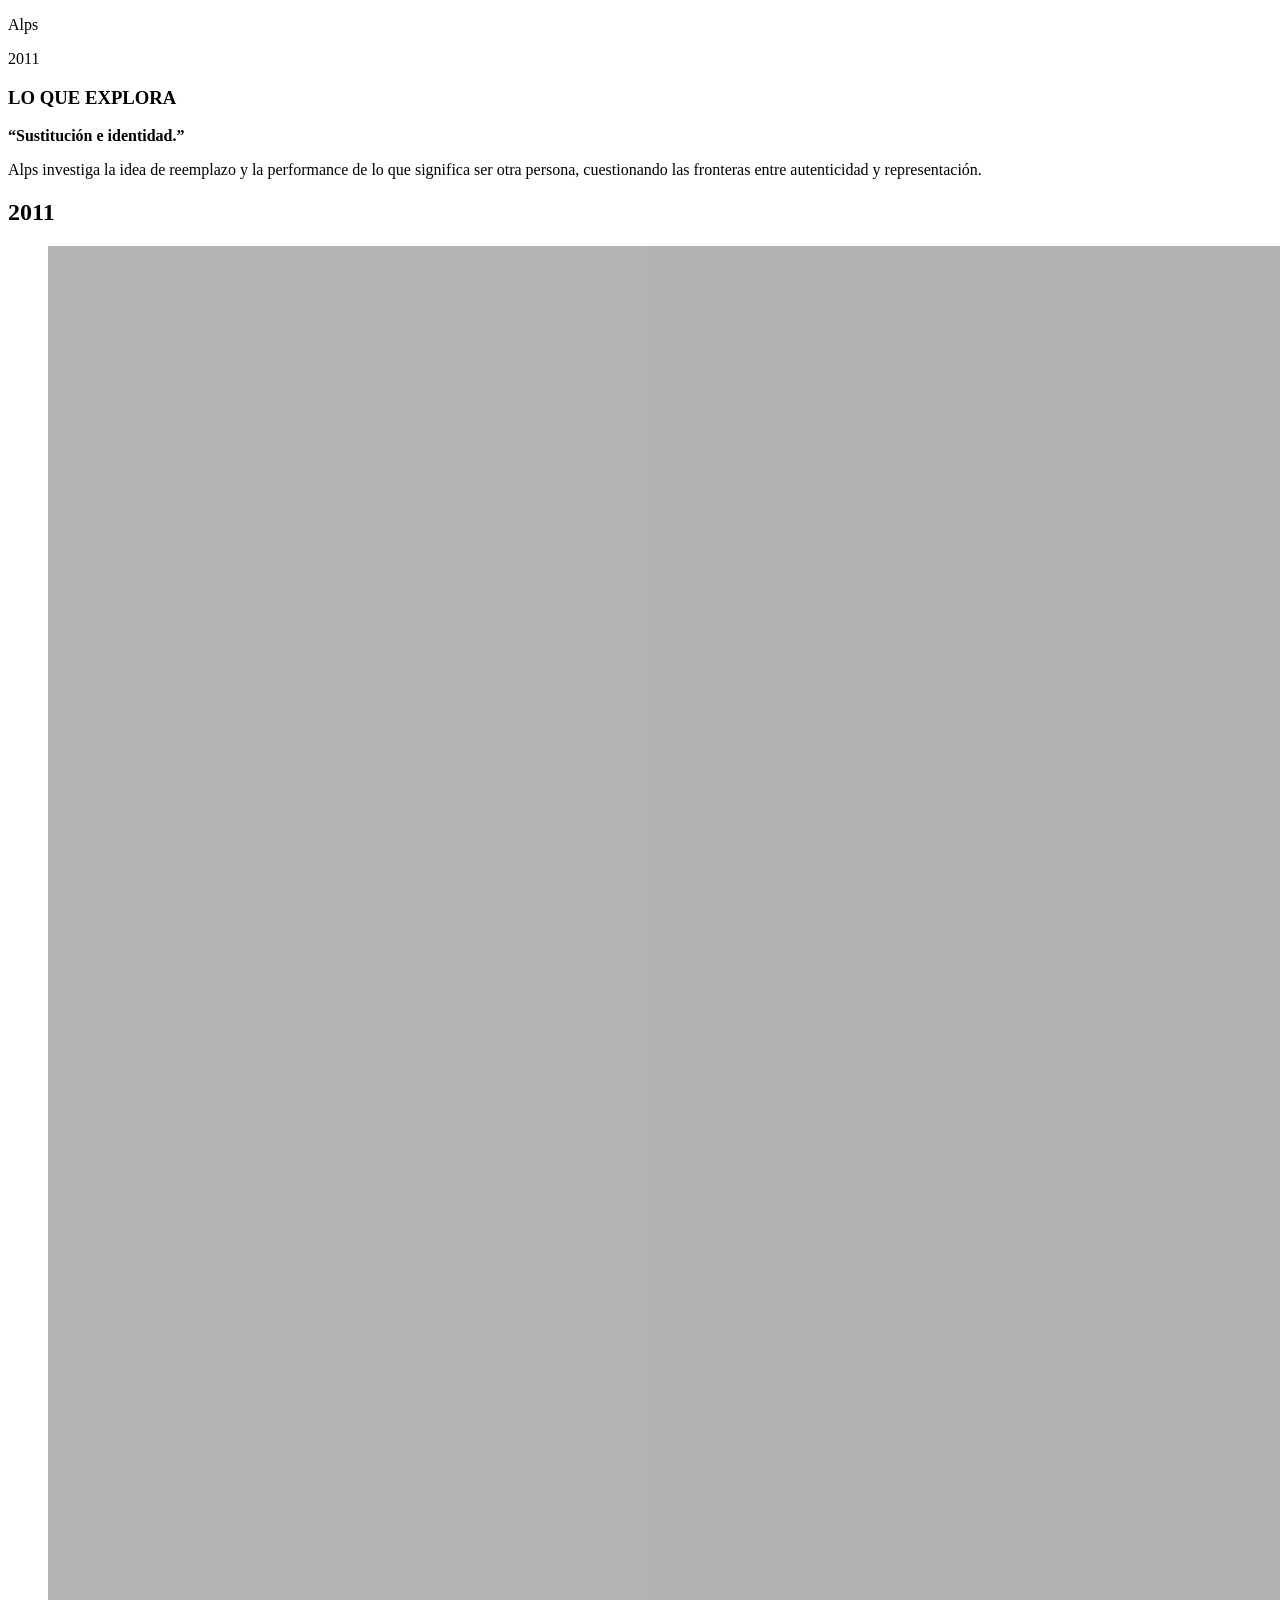
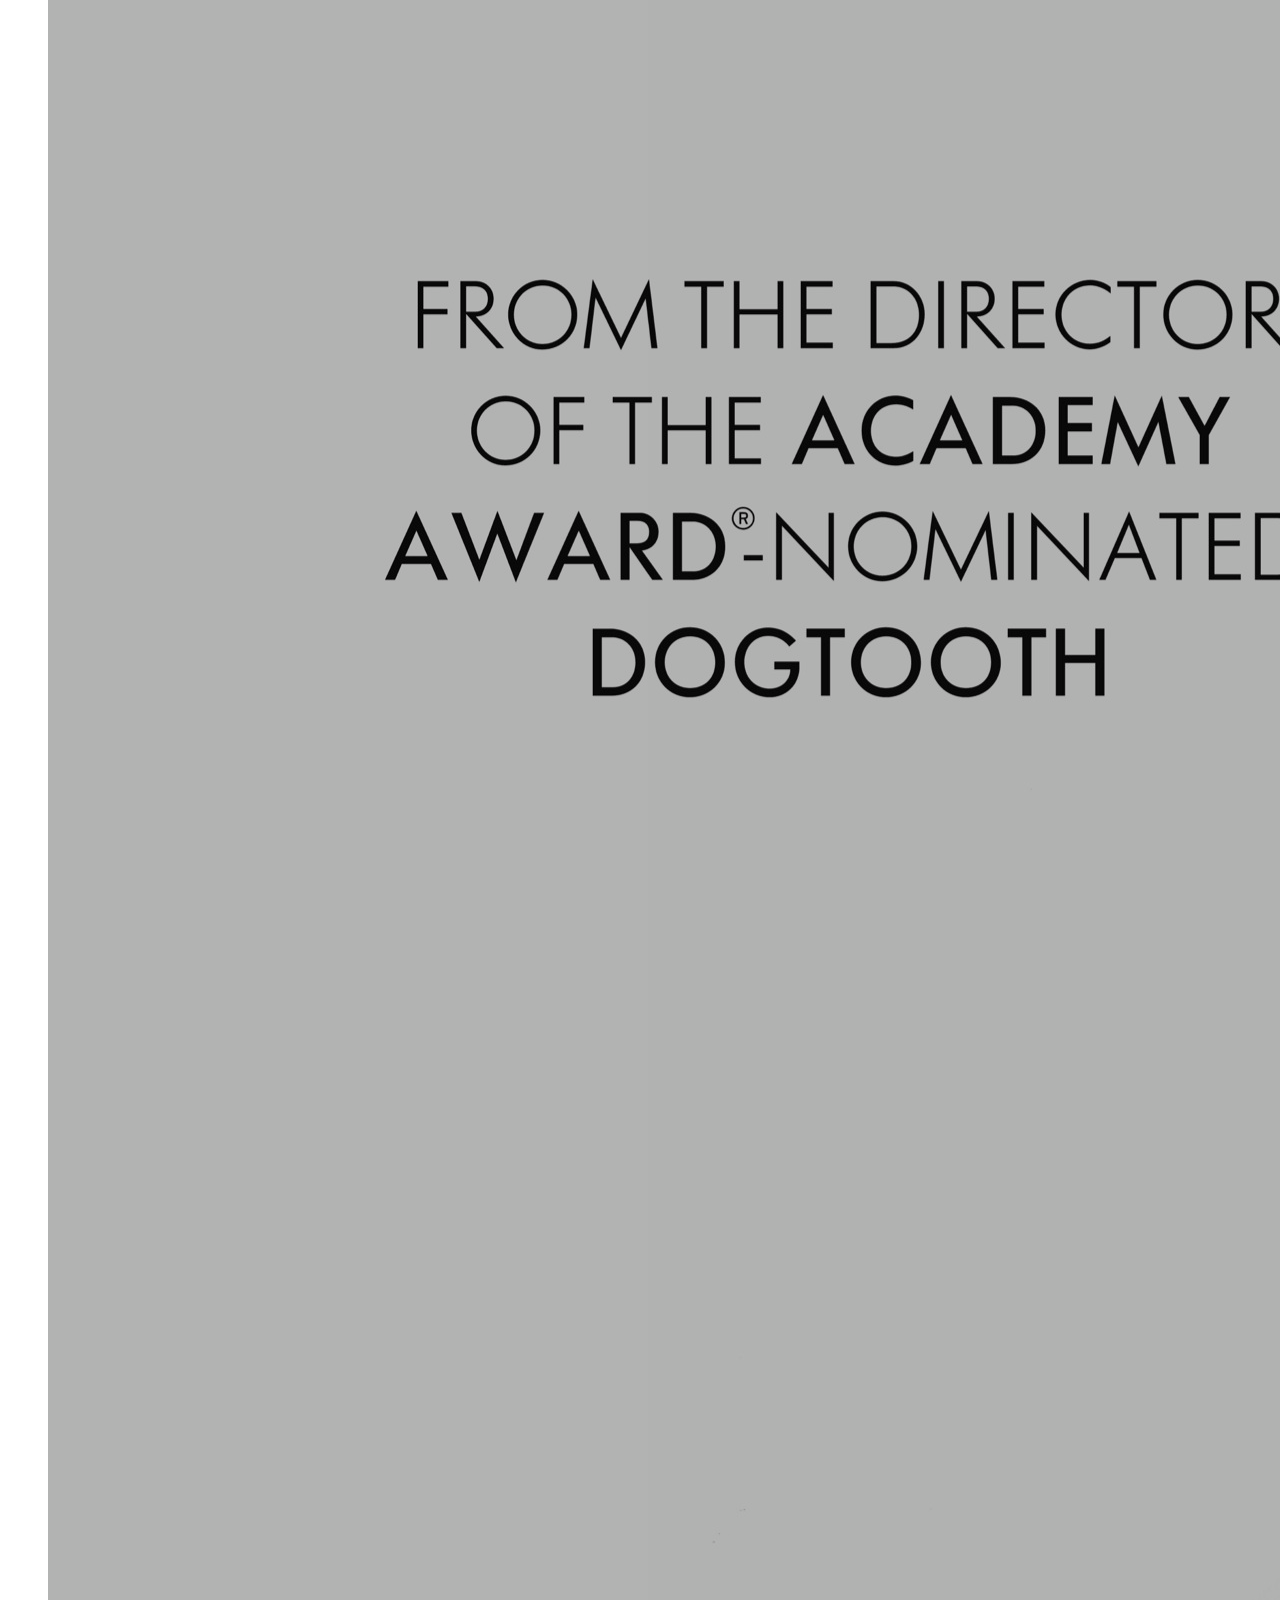
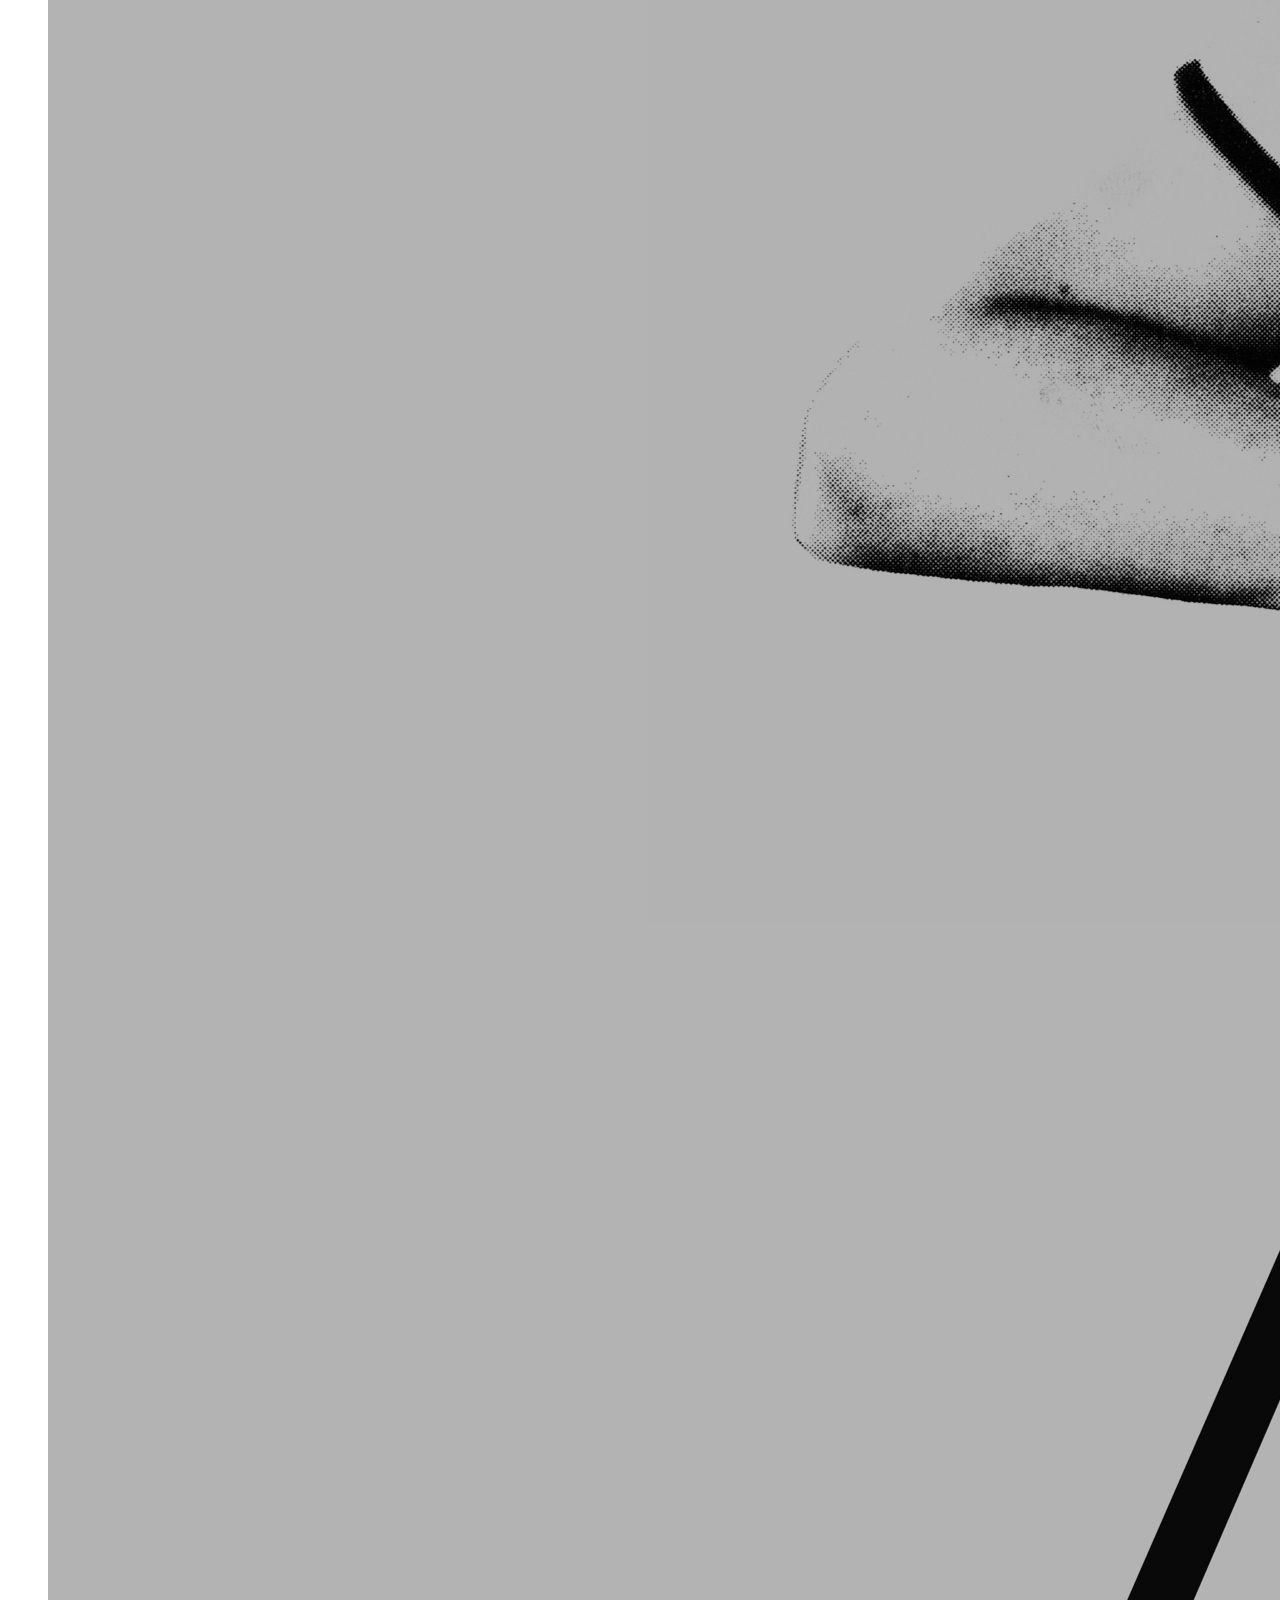
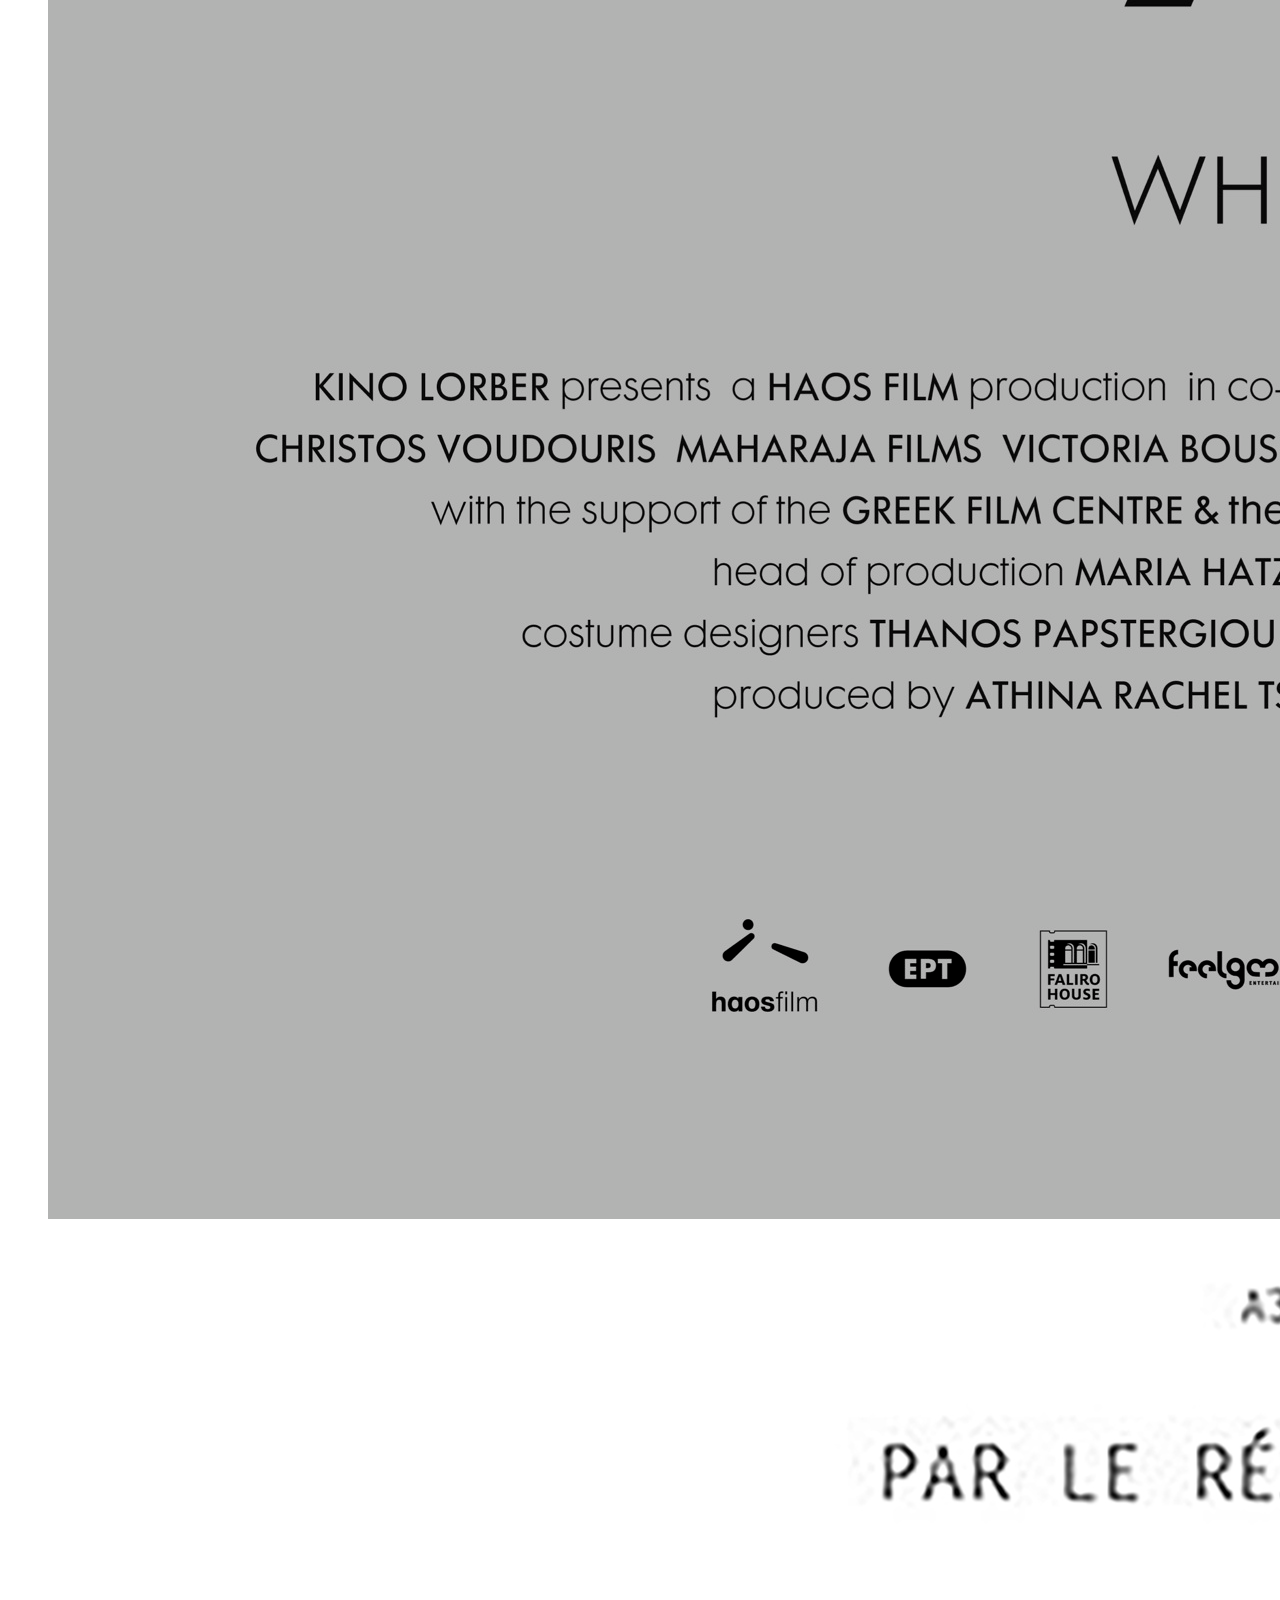
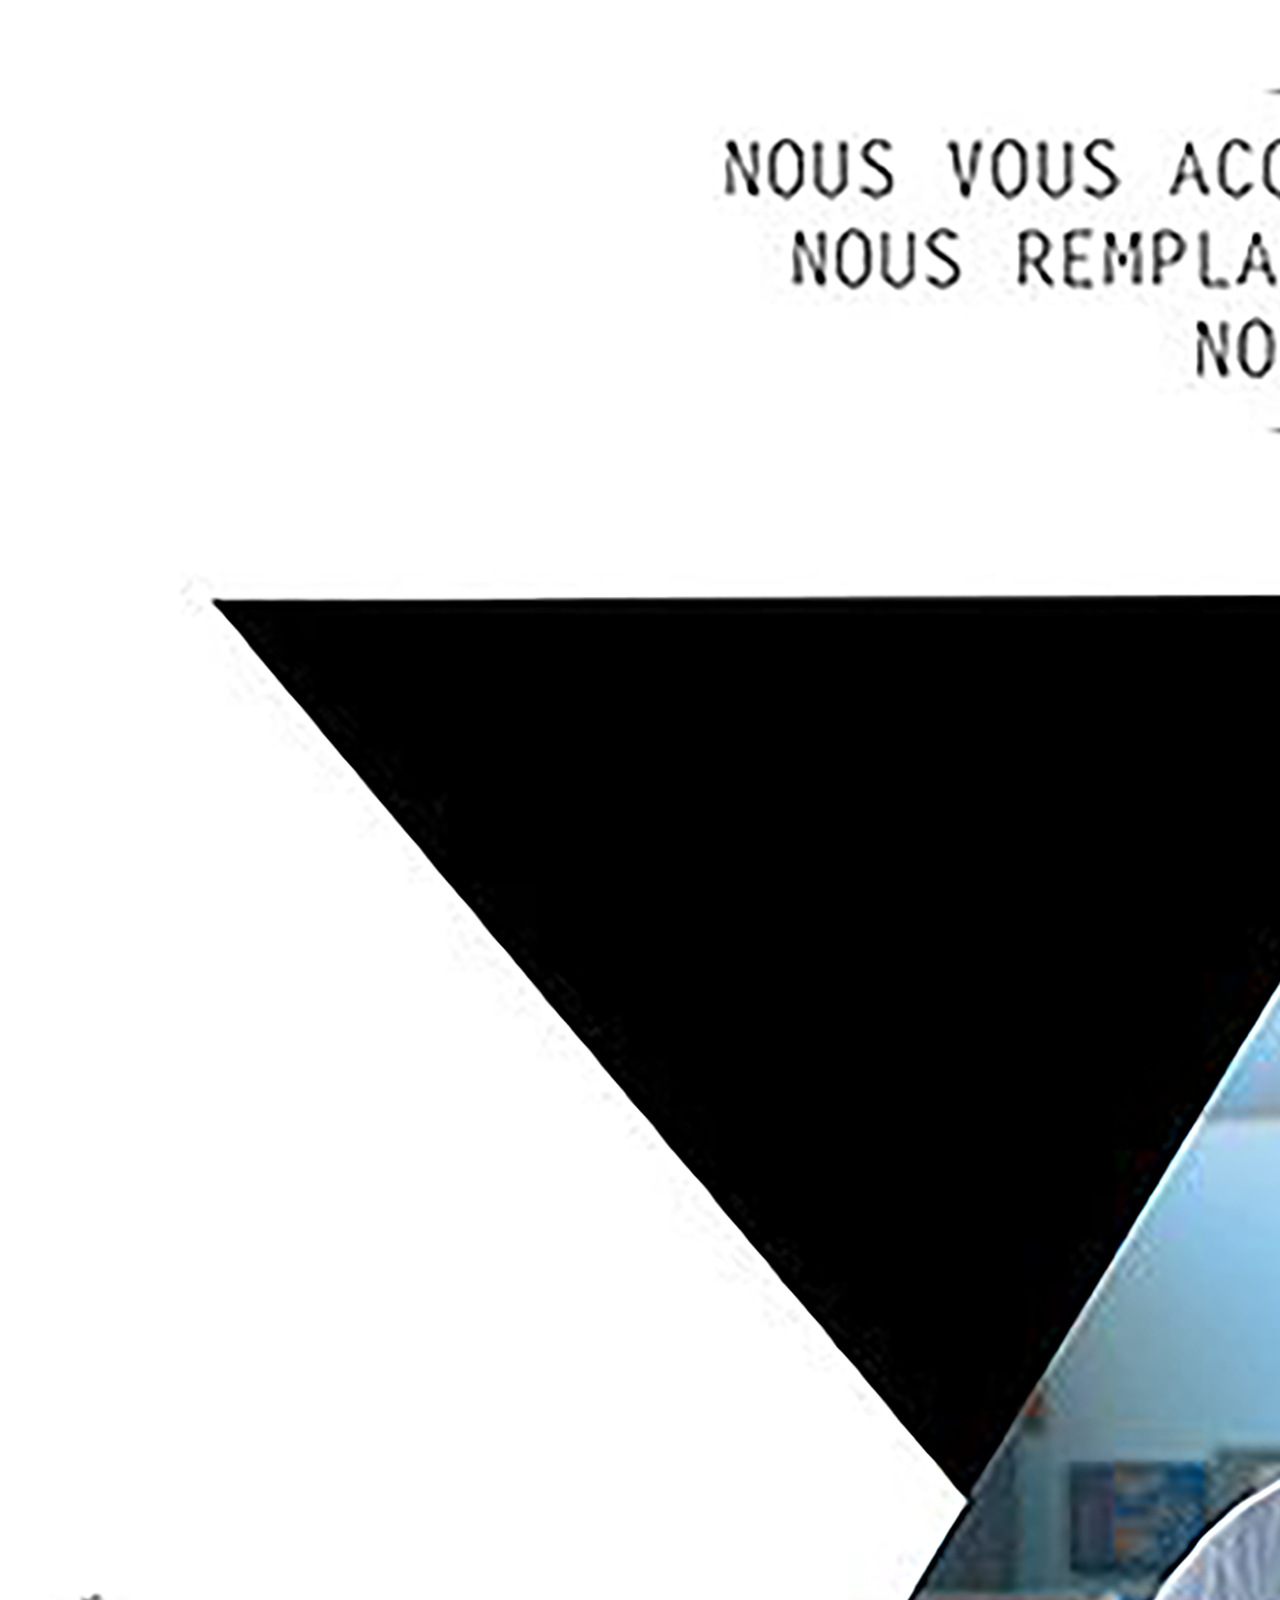
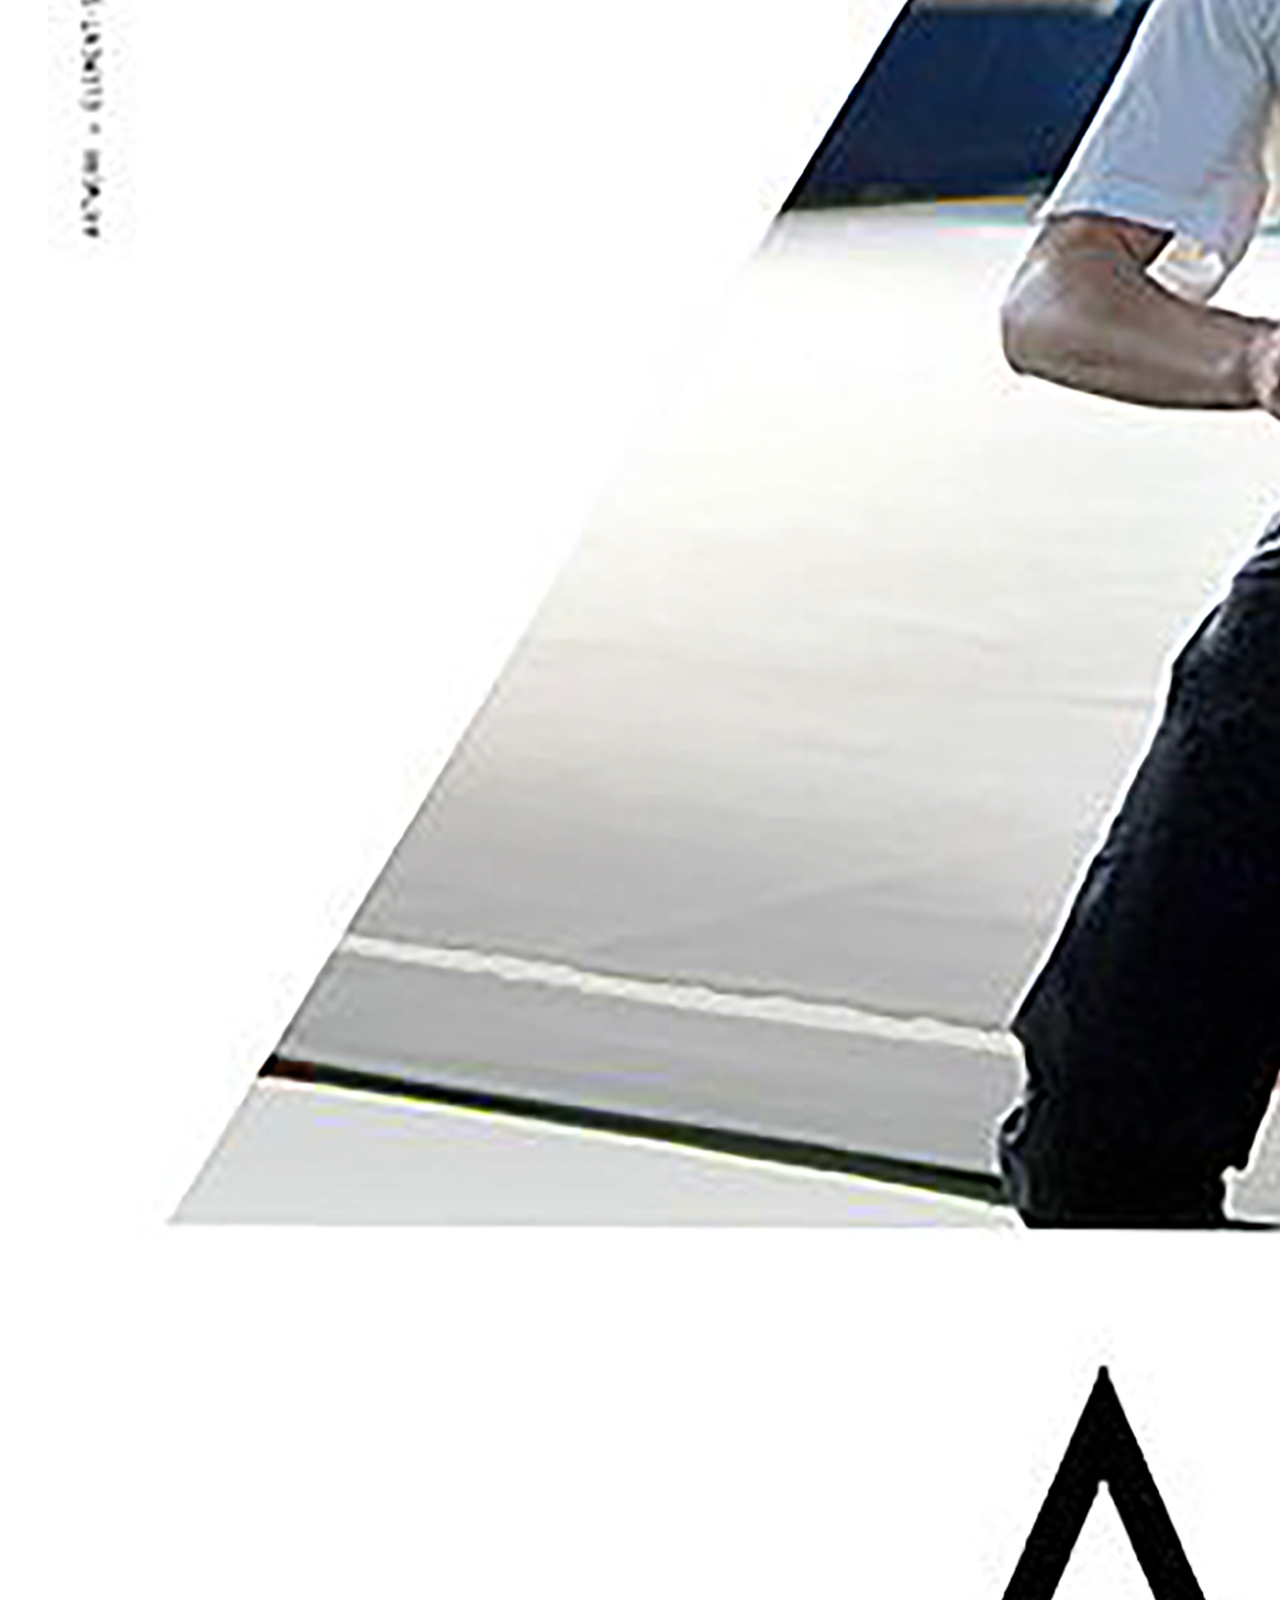
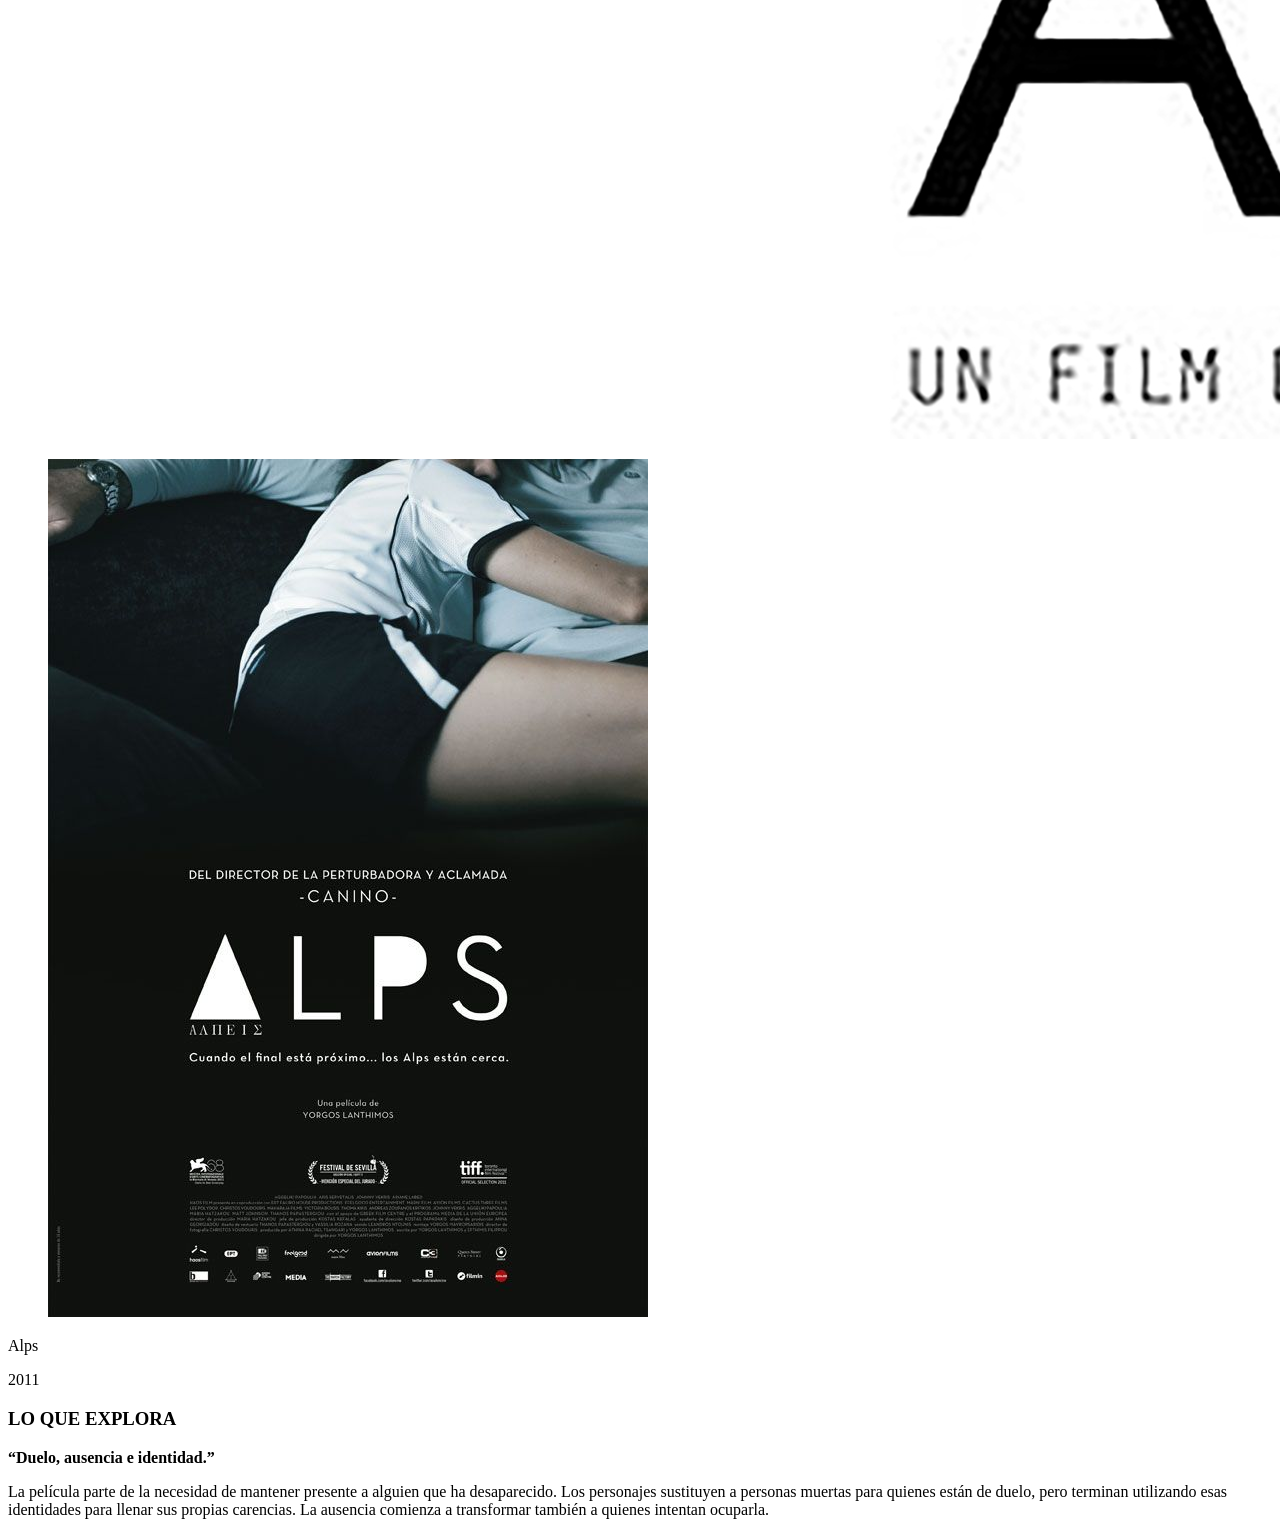
==== alps/index.html @ 1d9b9581 "indice y paginas" ====
<!DOCTYPE html>
<html lang="es">
          </div>

          <div class="poster-copy">
            <p class="film-kicker">Alps</p>
            <p>2011</p>
            <h3>LO QUE EXPLORA</h3>
            <p><strong>“Sustitución e identidad.”</strong></p>
            <p>
              Alps investiga la idea de reemplazo y la performance de lo que significa ser
              otra persona, cuestionando las fronteras entre autenticidad y representación.
            </p>
          </div>

      <section id="2011" class="year-section" aria-labelledby="2011-title">
        <h2 id="2011-title">2011</h2>

        <div class="poster-grid">
          <article class="poster-card">
            <figure class="poster-figure">
              <img class="poster-image" src="../img/posters/poster%203/3.jpg" alt="Cartel de Alps" />
            </figure>
          </article>

          <article class="poster-card">
            <figure class="poster-figure">
              <img class="poster-image" src="../img/posters/poster%203/3.1.jpg" alt="Cartel de Alps" />
            </figure>
          </article>

          <article class="poster-card">
            <figure class="poster-figure">
              <img class="poster-image" src="../img/posters/poster%203/3.2.jpg" alt="Cartel de Alps" />
            </figure>
          </article>

        <div class="poster-copy">
          <p class="film-kicker">Alps</p>
          <p>2011</p>
          <h3>LO QUE EXPLORA</h3>
          <p><strong>“Duelo, ausencia e identidad.”</strong></p>
          <p>
            La película parte de la necesidad de mantener presente a alguien que ha
            desaparecido. Los personajes sustituyen a personas muertas para quienes están
            de duelo, pero terminan utilizando esas identidades para llenar sus propias
            carencias. La ausencia comienza a transformar también a quienes intentan
            ocuparla.
          </p>
          </div>
        </div>
        </section>
    </main>
  </body>
</html>
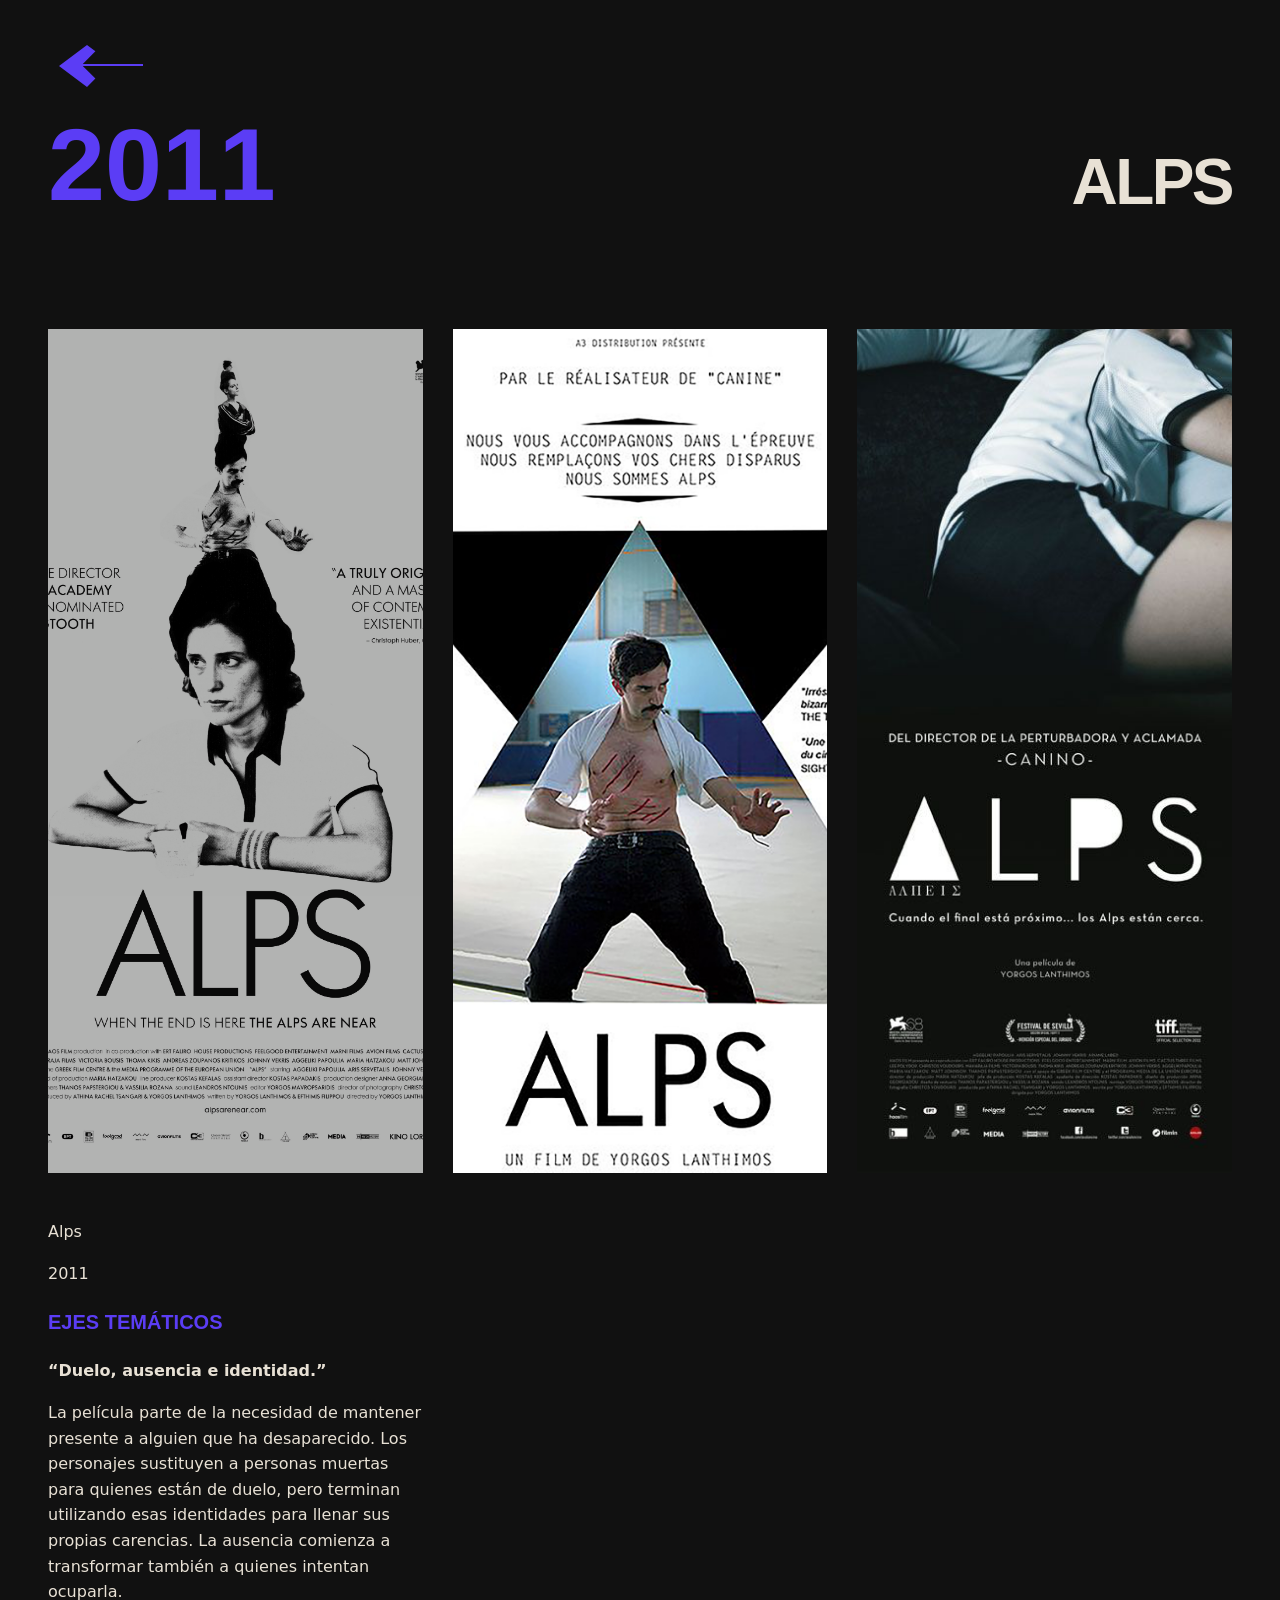
==== commit 71a8b133: "cmabips" ====
--- a/alps/index.html
+++ b/alps/index.html
@@ -1,20 +1,24 @@
 <!DOCTYPE html>
 <html lang="es">
-          </div>
-
-          <div class="poster-copy">
-            <p class="film-kicker">Alps</p>
-            <p>2011</p>
-            <h3>LO QUE EXPLORA</h3>
-            <p><strong>“Sustitución e identidad.”</strong></p>
-            <p>
-              Alps investiga la idea de reemplazo y la performance de lo que significa ser
-              otra persona, cuestionando las fronteras entre autenticidad y representación.
-            </p>
-          </div>
+  <head>
+    <meta charset="utf-8" />
+    <meta name="viewport" content="width=device-width, initial-scale=1" />
+    <title>Alps — 2011</title>
+    <link rel="stylesheet" href="../css/style.css" />
+  </head>
+  <body>
+    <main>
+      <a class="back-link" href="../#indice" aria-label="Volver al índice">
+        <svg viewBox="0 0 140 60" role="img" aria-hidden="true">
+          <path d="M126 27H34l18-18L40 0 0 30l40 30 12-12-18-18h86v-3z"/>
+        </svg>
+      </a>
 
       <section id="2011" class="year-section" aria-labelledby="2011-title">
-        <h2 id="2011-title">2011</h2>
+        <div class="film-heading-row">
+          <h2 class="film-header-year" id="2011-title">2011</h2>
+          <h3 class="film-header-title">ALPS</h3>
+        </div>
 
         <div class="poster-grid">
           <article class="poster-card">
@@ -38,7 +42,7 @@
         <div class="poster-copy">
           <p class="film-kicker">Alps</p>
           <p>2011</p>
-          <h3>LO QUE EXPLORA</h3>
+          <h3>EJES TEMÁTICOS</h3>
           <p><strong>“Duelo, ausencia e identidad.”</strong></p>
           <p>
             La película parte de la necesidad de mantener presente a alguien que ha
--- a/css/style.css
+++ b/css/style.css
@@ -0,0 +1,495 @@
+/*
+  ============================================================
+  TOKENS
+  ============================================================
+
+  Variables reutilizables para mantener un sistema visual
+  consistente en todo el documento.
+*/
+
+@import url("https://fonts.cdnfonts.com/css/druk-wide-bold");
+
+:root {
+
+  --paper: #f3f1ed;
+  --paper-strong: #e9e4dc;
+  --ink: #111111;
+  --muted: #5a5a5a;
+  --line: #d9d1c6;
+  --panel: #faf9f7;
+
+  --color-background: var(--ink);
+  --color-text: #E8E1D5;
+  --color-accent: #5b3df5;
+
+  --page-margin: clamp(20px, 3.75vw, 60px);
+
+  --font-family-base: system-ui, Arial, Helvetica, sans-serif;
+  --font-family-title: "Druk Wide Bold", sans-serif;
+
+  --font-size-body: 1rem;
+  --font-size-h1: 3rem;
+  --font-size-h2: 2rem;
+  --font-size-h3: 1.25rem;
+
+}
+
+/*
+  ============================================================
+  SELECTOR UNIVERSAL
+  ============================================================
+  * funciona como un comodín.
+  Selecciona todos los elementos HTML.
+*/
+
+* {
+  box-sizing: border-box;
+}
+
+
+/*
+  ============================================================
+  BODY
+  ============================================================
+
+  Define el sistema visual base del documento.
+*/
+body {
+  margin: 0;
+
+  background-color: var(--color-background);
+  color: var(--color-text);
+
+  font-family: var(--font-family-base);
+  font-size: var(--font-size-body);
+
+  line-height: 1.6;
+}
+
+.page-header {
+  width: 100%;
+  position: relative;
+  height: 100vh;
+  min-height: 100vh;
+  margin: 0 auto;
+  overflow: hidden;
+}
+
+.hero-eyebrow {
+  position: absolute;
+  top: calc(50% - 10vw);
+  left: var(--page-margin);
+  margin: 0;
+  text-align: left;
+  font-size: inherit;
+}
+
+.hero-title {
+  position: absolute;
+  top: 50%;
+  left: 50%;
+  transform: translate(-50%, -50%);
+  width: max-content;
+  max-width: calc(100vw - 120px);
+  margin: 0;
+  text-align: center;
+  white-space: nowrap;
+  font-size: clamp(44px, 6.1vw, 120px);
+  line-height: 0.9;
+  letter-spacing: -0.06em;
+  color: #5b3df5;
+}
+
+.hero-intro {
+  position: absolute;
+  left: var(--page-margin);
+  top: calc(50% + 8vw);
+  width: auto;
+  max-width: 720px;
+  margin: 0;
+  text-align: left;
+  font-size: inherit;
+}
+
+.hero-nav {
+  display: none;
+}
+
+.page-header .eyebrow,
+.page-header .intro-text {
+  font-size: calc(1rem + 2pt);
+}
+
+.page-header .eyebrow {
+  margin: 0;
+}
+
+.page-header h1 {
+  margin: 0;
+}
+
+.page-header .intro-text {
+  max-width: 760px;
+  margin: 0 auto;
+}
+
+/*
+  ============================================================
+  JERARQUÍA TIPOGRÁFICA
+  ============================================================
+
+  HTML define la jerarquía.
+  CSS controla su representación visual.
+*/
+
+h1,
+h2,
+h3,
+h4,
+h5,
+h6 {
+  font-family: "Druk Wide Bold", sans-serif;
+  font-weight: 700;
+}
+
+h1 {
+  margin: 0;
+  font-size: clamp(2.6rem, 5vw, 6rem);
+  line-height: 0.95;
+  letter-spacing: -0.06em;
+  text-transform: uppercase;
+  font-weight: 700;
+}
+
+h2 {
+  font-size: var(--font-size-h2);
+}
+
+h3 {
+  font-size: var(--font-size-h3);
+}
+
+/* Large section years (e.g. 2005, 2009) — only inside .year-section */
+.year-section > h2 {
+  font-family: var(--font-family-title);
+  color: var(--color-accent);
+  font-size: clamp(64px, 8vw, 140px);
+  line-height: 0.9;
+  letter-spacing: 0;
+  display: block;
+  text-align: left;
+  box-sizing: border-box;
+  /* make the heading span the content area so its left edge aligns with poster grid */
+  width: 100%;
+  max-width: none;
+  margin: 0 0 28px 0;
+  padding: 0;
+}
+
+
+/*
+  ============================================================
+  LINKS
+  ============================================================
+
+  El color de acento identifica enlaces y acciones.
+*/
+
+a {
+  color: var(--color-accent);
+  text-decoration: none;
+}
+
+a:hover,
+a:focus {
+  text-decoration: underline;
+}
+
+
+/*
+  ============================================================
+  CONTENEDOR PRINCIPAL
+  ============================================================
+
+  width:
+  ocupa una proporción del espacio disponible.
+
+  max-width:
+  evita que el contenido crezca demasiado.
+
+  margin: 0 auto:
+  distribuye el espacio horizontal y centra la caja.
+*/
+
+main {
+  width: 100%;
+  min-width: 0;
+  max-width: none;
+  margin: 0 auto;
+  padding-top: 45px;
+}
+
+
+/*
+  ============================================================
+  ESPACIADO BÁSICO
+  ============================================================
+*/
+
+header,
+main,
+footer {
+  padding-left: var(--page-margin);
+  padding-right: var(--page-margin);
+  box-sizing: border-box;
+}
+
+section {
+  margin-bottom: 3rem;
+}
+
+/* Two-column intro immediately below hero */
+.section-intro {
+  margin-top: 120px;
+  display: grid;
+  grid-template-columns: 1fr 1fr;
+  column-gap: 10vw;
+  align-items: start;
+  width: 100%;
+  box-sizing: border-box;
+  padding-top: 2.5rem;
+  padding-bottom: 3rem;
+}
+
+.chron-list {
+  list-style: none;
+  padding: 0;
+  margin: 0;
+}
+
+.chron-list li {
+  margin: 0 0 0.6rem 0;
+  display: block;
+}
+
+.chron-list .year {
+  font-family: var(--font-family-title);
+  color: var(--color-accent);
+  font-weight: 700;
+  font-size: 1.1rem;
+  transition: color 0.2s ease;
+}
+
+.chron-list .hyphen {
+  color: var(--color-text);
+}
+
+.chron-list .movie {
+  font-family: var(--font-family-base);
+  color: var(--color-text);
+  font-weight: 700;
+  transition: color 0.2s ease;
+}
+
+/* Homepage-only: when hovering the full clickable index row, swap colors
+   between the year and the movie title. Scoped to .collection-intro so
+   other links remain unaffected. */
+.collection-intro .chron-list a:hover .year {
+  color: var(--color-text);
+}
+.collection-intro .chron-list a:hover .film-name,
+.collection-intro .chron-list a:hover .movie {
+  color: var(--color-accent);
+}
+
+.chron-list .film-index-link {
+  display: grid;
+  grid-template-columns: 150px 24px minmax(0, 1fr);
+  column-gap: 8px;
+  align-items: baseline;
+  width: fit-content;
+}
+
+.chron-list .film-index-link .year,
+.chron-list .film-index-link .dash,
+.chron-list .film-index-link .film-name {
+  display: block;
+}
+
+.chron-list .film-index-link .dash {
+  color: var(--color-text);
+}
+
+.chron-list .film-index-link .film-name {
+  color: var(--color-text);
+}
+
+.chron-list .film-index-link .year {
+  justify-self: start;
+}
+
+.right-col h2#collection-title {
+  font-family: var(--font-family-title);
+  color: var(--color-accent);
+  margin: 0 0 0.75rem 0;
+  text-align: left;
+}
+
+.right-col p {
+  margin: 0;
+  max-width: 560px;
+  text-align: left;
+}
+
+/*
+  ============================================================
+  POSTER GALLERY LAYOUT
+  ============================================================
+*/
+
+.year-section {
+  width: 100%;
+  margin-left: 0;
+  margin-right: 0;
+  padding-top: 0.5rem;
+}
+
+.back-link {
+  display: inline-flex;
+  align-items: center;
+  justify-content: center;
+  width: 120px;
+  height: 42px;
+  color: var(--color-accent);
+  text-decoration: none;
+  margin-bottom: 1.5rem;
+  margin-top: 0;
+  line-height: 1;
+}
+
+.back-link:hover,
+.back-link:focus {
+  text-decoration: none;
+}
+
+.back-link svg {
+  display: block;
+  width: 120px;
+  height: 42px;
+  color: inherit;
+}
+
+.back-link svg path {
+  fill: currentColor;
+}
+
+.year-section .film-heading-row {
+  display: grid;
+  grid-template-columns: repeat(3, minmax(0, 1fr));
+  gap: 30px;
+  width: 100%;
+  align-items: end;
+  margin: 0 0 90px 0;
+}
+
+.year-section .film-header-year {
+  grid-column: 1 / 2;
+  justify-self: start;
+  margin: 0;
+  padding: 0;
+  font-family: var(--font-family-title);
+  color: var(--color-accent);
+  font-size: clamp(64px, 8vw, 140px);
+  line-height: 0.9;
+  letter-spacing: 0;
+  text-align: left;
+}
+
+.year-section .film-header-title {
+  grid-column: 2 / 4;
+  justify-self: end;
+  margin: 0;
+  padding: 0;
+  font-family: var(--font-family-title);
+  color: var(--color-text);
+  font-size: clamp(42px, 5vw, 90px);
+  line-height: 0.9;
+  letter-spacing: -0.04em;
+  text-align: right;
+  max-width: 100%;
+  word-break: break-word;
+}
+
+.poster-grid {
+  display: grid;
+  grid-template-columns: repeat(3, minmax(0, 1fr));
+  gap: 30px;
+  width: 100%;
+  padding: 28px 0;
+  box-sizing: border-box;
+  justify-items: stretch;
+  align-items: start;
+  margin-top: 0;
+}
+
+/* Ensure the single film info block sits under the first poster column
+   and matches its width. Scoped to .poster-grid so it follows the grid. */
+.poster-grid .poster-copy {
+  grid-column: 1 / 2;
+  width: 100%;
+  max-width: 100%;
+  justify-self: stretch;
+}
+
+.poster-card {
+  width: 100%;
+  display: flex;
+  flex-direction: column;
+}
+
+.poster-figure {
+  width: 100%;
+  height: calc(100vh - 56px);
+  margin: 0;
+  overflow: hidden;
+}
+
+.poster-image {
+  display: block;
+  width: 100%;
+  height: 100%;
+  object-fit: cover;
+}
+
+.poster-copy,
+.collection-intro,
+.page-header,
+.page-footer,
+.year-section,
+.poster-card,
+.poster-figure,
+.poster-image,
+header,
+main,
+footer,
+section,
+nav,
+img,
+p,
+h1,
+h2,
+h3,
+h4,
+h5,
+h6 {
+  max-width: 100%;
+  box-sizing: border-box;
+}
+
+nav a {
+  margin-right: 1rem;
+}
+
+.poster-grid .poster-copy h3 {
+  color: #5b3df5;
+}
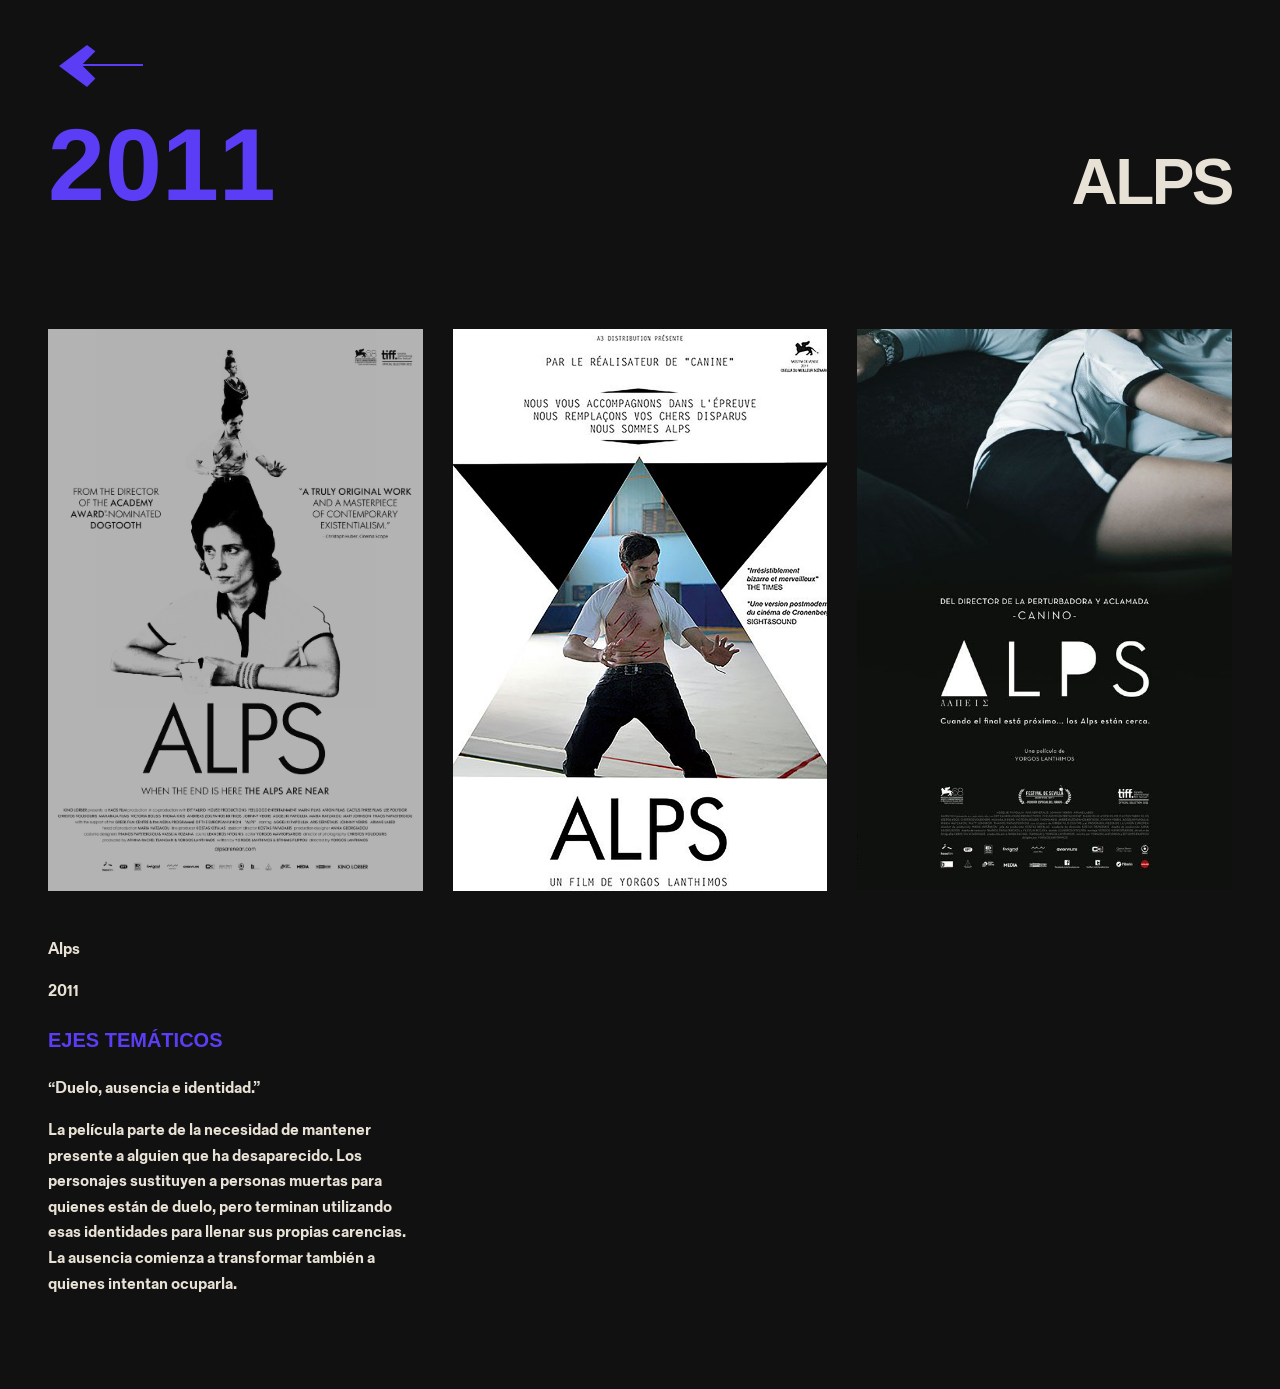
==== commit efa1985d: "siu" ====
--- a/alps/index.html
+++ b/alps/index.html
@@ -6,7 +6,7 @@
     <title>Alps — 2011</title>
     <link rel="stylesheet" href="../css/style.css" />
   </head>
-  <body>
+  <body class="film-page-alps">
     <main>
       <a class="back-link" href="../#indice" aria-label="Volver al índice">
         <svg viewBox="0 0 140 60" role="img" aria-hidden="true">
--- a/css/style.css
+++ b/css/style.css
@@ -8,6 +8,14 @@
 */
 
 @import url("https://fonts.cdnfonts.com/css/druk-wide-bold");
+
+@font-face {
+  font-family: "Fold Grotesque";
+  src: url("../fonts/Fold-Grotesque-Bold.ttf") format("truetype");
+  font-weight: 700;
+  font-style: normal;
+  font-display: swap;
+}
 
 :root {
 
@@ -24,7 +32,7 @@
 
   --page-margin: clamp(20px, 3.75vw, 60px);
 
-  --font-family-base: system-ui, Arial, Helvetica, sans-serif;
+  --font-family-base: "Fold Grotesque", sans-serif;
   --font-family-title: "Druk Wide Bold", sans-serif;
 
   --font-size-body: 1rem;
@@ -46,14 +54,13 @@
   box-sizing: border-box;
 }
 
-
-/*
-  ============================================================
-  BODY
-  ============================================================
-
-  Define el sistema visual base del documento.
-*/
+html,
+body {
+  width: 100%;
+  max-width: 100%;
+  overflow-x: hidden;
+}
+
 body {
   margin: 0;
 
@@ -261,6 +268,12 @@
   padding-bottom: 3rem;
 }
 
+@media (min-width: 1025px) {
+  .left-col {
+    margin-top: -100px;
+  }
+}
+
 .chron-list {
   list-style: none;
   padding: 0;
@@ -449,7 +462,8 @@
 
 .poster-figure {
   width: 100%;
-  height: calc(100vh - 56px);
+  aspect-ratio: 6 / 9;
+  height: auto;
   margin: 0;
   overflow: hidden;
 }
@@ -491,5 +505,442 @@
 }
 
 .poster-grid .poster-copy h3 {
-  color: #5b3df5;
-}
+  color: var(--color-accent);
+}
+
+/*
+  ============================================================
+  RESPONSIVE
+  ============================================================
+  Adaptación para tablet y móvil sin alterar el diseño desktop.
+*/
+
+@media (max-width: 1024px) {
+  :root {
+    --page-margin: 32px;
+  }
+
+  .section-intro {
+    display: block;
+    column-gap: 0;
+    padding-top: 1.5rem;
+  }
+
+  .chron-list .film-index-link {
+    grid-template-columns: 120px 20px minmax(0, 1fr);
+    width: 100%;
+  }
+
+  .right-col p {
+    max-width: 100%;
+  }
+}
+/*
+media query
+media queries
+*/
+@media screen and (max-width: 767px) {
+  :root {
+    --page-margin: 20px;
+  }
+
+  header,
+  main,
+  footer {
+    padding-left: var(--page-margin);
+    padding-right: var(--page-margin);
+  }
+
+  img,
+  svg,
+  video,
+  canvas,
+  embed,
+  object {
+    max-width: 100%;
+    height: auto;
+  }
+
+  p,
+  h1,
+  h2,
+  h3,
+  h4,
+  h5,
+  h6,
+  a,
+  li,
+  span {
+    overflow-wrap: anywhere;
+    word-break: break-word;
+  }
+
+  .page-header {
+    display: flex;
+    flex-direction: column;
+    justify-content: flex-start;
+    align-items: flex-start;
+    height: auto;
+    min-height: 100vh;
+    overflow: visible;
+    padding-top: 2rem;
+  }
+
+  .hero-eyebrow,
+  .hero-title,
+  .hero-intro {
+    position: static;
+    left: auto;
+    top: auto;
+    transform: none;
+    width: 100%;
+    max-width: 100%;
+    margin-left: 0;
+    margin-right: 0;
+    text-align: left;
+  }
+
+  .hero-eyebrow {
+    margin-top: 0;
+    margin-bottom: 1.5rem;
+  }
+
+  .page-header .eyebrow,
+  .page-header .intro-text {
+    font-size: inherit;
+  }
+
+  .hero-title {
+    display: block;
+    width: auto;
+    max-width: 100%;
+    white-space: normal;
+    word-break: normal;
+    letter-spacing: -0.05em;
+    font-size: 10vw;
+    line-height: 0.9;
+    margin: 0 0 2.75rem 0;
+  }
+
+  .hero-title-line {
+    display: block;
+    white-space: nowrap;
+  }
+
+  .hero-title-line-bottom {
+    white-space: nowrap;
+  }
+
+  .hero-intro {
+    margin-top: 2rem;
+    max-width: 100%;
+  }
+
+  .collection-intro.section-intro {
+    display: block;
+    padding-top: 1.25rem;
+    margin-top: 0;
+  }
+
+  .left-col,
+  .right-col {
+    width: 100%;
+    max-width: 100%;
+  }
+
+  .chron-list {
+    width: 100%;
+  }
+
+  .chron-list li {
+    margin-bottom: 0.55rem;
+  }
+
+  .chron-list .film-index-link {
+    display: grid;
+    grid-template-columns: 82px 18px minmax(0, 1fr);
+    column-gap: 8px;
+    width: 100%;
+    max-width: 100%;
+    align-items: baseline;
+  }
+
+  .chron-list .film-index-link .year,
+  .chron-list .film-index-link .film-name,
+  .chron-list .film-index-link .dash {
+    min-width: 0;
+  }
+
+  .chron-list .film-index-link .film-name {
+    white-space: normal;
+    line-height: 1.1;
+  }
+
+  .chron-list .year {
+    font-size: 0.95rem;
+  }
+
+  .right-col h2#collection-title {
+    margin-top: 2rem;
+    font-size: clamp(1.55rem, 7vw, 2.4rem);
+    line-height: 1;
+  }
+
+  .right-col p {
+    max-width: 100%;
+    font-size: 0.96rem;
+    line-height: 1.6;
+  }
+
+  .year-section {
+    width: 100%;
+    padding-top: 0.25rem;
+  }
+
+  .year-section > h2,
+  .year-section .film-header-year {
+    font-size: clamp(2.8rem, 17vw, 5rem);
+    line-height: 0.9;
+    margin-bottom: 0.5rem;
+  }
+
+  .year-section .film-heading-row {
+    display: grid;
+    grid-template-columns: 1fr;
+    gap: 10px;
+    width: 100%;
+    margin: 0 0 32px 0;
+    align-items: start;
+  }
+
+  .year-section .film-header-year {
+    grid-column: 1;
+    justify-self: start;
+    text-align: left;
+    width: 100%;
+  }
+
+  .year-section .film-header-title {
+    grid-column: 1;
+    justify-self: start;
+    text-align: left;
+    width: 100%;
+    max-width: 100%;
+    font-size: clamp(1.7rem, 8vw, 3.2rem);
+    line-height: 0.94;
+    letter-spacing: -0.04em;
+    overflow-wrap: anywhere;
+  }
+
+  .poster-grid {
+    display: grid;
+    grid-template-columns: 1fr;
+    gap: 22px;
+    padding: 0;
+    width: 100%;
+  }
+
+  .poster-card,
+  .poster-copy {
+    width: 100%;
+    max-width: 100%;
+    min-width: 0;
+  }
+
+  .poster-grid .poster-copy {
+    grid-column: 1;
+    width: 100%;
+    max-width: 100%;
+  }
+
+  .poster-figure {
+    width: 100%;
+    height: auto;
+    min-height: 0;
+    aspect-ratio: 3 / 4.5;
+    overflow: hidden;
+  }
+
+  .poster-image {
+    width: 100%;
+    height: 100%;
+    object-fit: cover;
+    display: block;
+  }
+
+  .back-link {
+    display: inline-flex;
+    width: 96px;
+    height: 34px;
+    margin-bottom: 1rem;
+  }
+
+  .back-link svg {
+    display: block;
+    width: 96px;
+    height: 34px;
+  }
+
+  .poster-copy {
+    margin-top: 0.25rem;
+  }
+
+  .poster-copy p,
+  .poster-copy strong,
+  .poster-copy h3,
+  .poster-copy .film-kicker {
+    overflow-wrap: anywhere;
+    word-break: break-word;
+  }
+
+  .poster-copy p {
+    font-size: 0.92rem;
+    line-height: 1.6;
+    margin-bottom: 0.8rem;
+  }
+
+  .poster-copy h3 {
+    font-size: clamp(1rem, 3vw, 1.3rem);
+    line-height: 1.1;
+    margin: 0.8rem 0 0.4rem 0;
+  }
+
+  .poster-copy .film-kicker {
+    font-size: 0.9rem;
+    margin-bottom: 0.15rem;
+  }
+}
+/* ESPACIADO HERO — SOLO MÓVIL */
+@media screen and (max-width: 767px) {
+
+  .page-header .hero-eyebrow {
+    margin: 0 !important;
+    padding: 0 0 50px 0 !important;
+  }
+
+  .page-header .hero-title {
+    margin: 0 !important;
+    padding: 0 0 60px 0 !important;
+
+    /* conservar el título como estaba */
+    width: 100% !important;
+    max-width: 100% !important;
+    white-space: normal !important;
+    word-break: normal !important;
+    overflow-wrap: normal !important;
+    font-size: 10vw !important;
+    line-height: 0.9 !important;
+  }
+
+  .page-header .hero-title-line {
+    display: block;
+    white-space: nowrap !important;
+    word-break: normal !important;
+    overflow-wrap: normal !important;
+  }
+
+  .page-header .hero-intro {
+    margin: 0 !important;
+    padding: 0 !important;
+  }
+}
+
+.film-page-kinetta .back-link {
+  color: #F4B81A;
+}
+
+.film-page-kinetta .year-section .film-header-year {
+  color: #F4B81A;
+}
+
+.film-page-kinetta .poster-copy h3 {
+  color: #F4B81A;
+}
+
+.film-page-the-lobster .back-link {
+  color: #D80000;
+}
+
+.film-page-the-lobster .year-section .film-header-year {
+  color: #D80000;
+}
+
+.film-page-the-lobster .poster-copy h3 {
+  color: #D80000;
+}
+
+.film-page-poor-things .back-link {
+  color: #9F8D1E;
+}
+
+.film-page-poor-things .year-section .film-header-year {
+  color: #9F8D1E;
+}
+
+.film-page-poor-things .poster-copy h3 {
+  color: #9F8D1E;
+}
+
+.film-page-the-favourite .back-link {
+  color: #956C13;
+}
+
+.film-page-the-favourite .year-section .film-header-year {
+  color: #956C13;
+}
+
+.film-page-the-favourite .poster-copy h3 {
+  color: #956C13;
+}
+
+.film-page-the-lobster .back-link {
+  color: #D80000;
+}
+
+.film-page-the-lobster .year-section .film-header-year {
+  color: #D80000;
+}
+
+.film-page-the-lobster .poster-copy h3 {
+  color: #D80000;
+}
+
+.film-page-dogtooth .back-link {
+  color: #00DBFF;
+}
+
+.film-page-dogtooth .year-section .film-header-year {
+  color: #00DBFF;
+}
+
+.film-page-dogtooth .poster-copy h3 {
+  color: #00DBFF;
+}
+
+.film-page-kinds-of-kindness .back-link {
+  color: #D00B11;
+}
+
+.film-page-kinds-of-kindness .year-section .film-header-year {
+  color: #D00B11;
+}
+
+.film-page-kinds-of-kindness .film-header-title {
+  color: #0080B4;
+}
+
+.film-page-kinds-of-kindness .poster-copy h3 {
+  color: #D00B11;
+}
+
+.film-page-kinds-of-kindness .poster-copy p {
+  color: #FBB900;
+}
+
+.film-page-bugonia .film-header-title {
+  color: #D79D14;
+}
+
+.film-page-poor-things .film-header-title {
+  color: #DBA075;
+}
